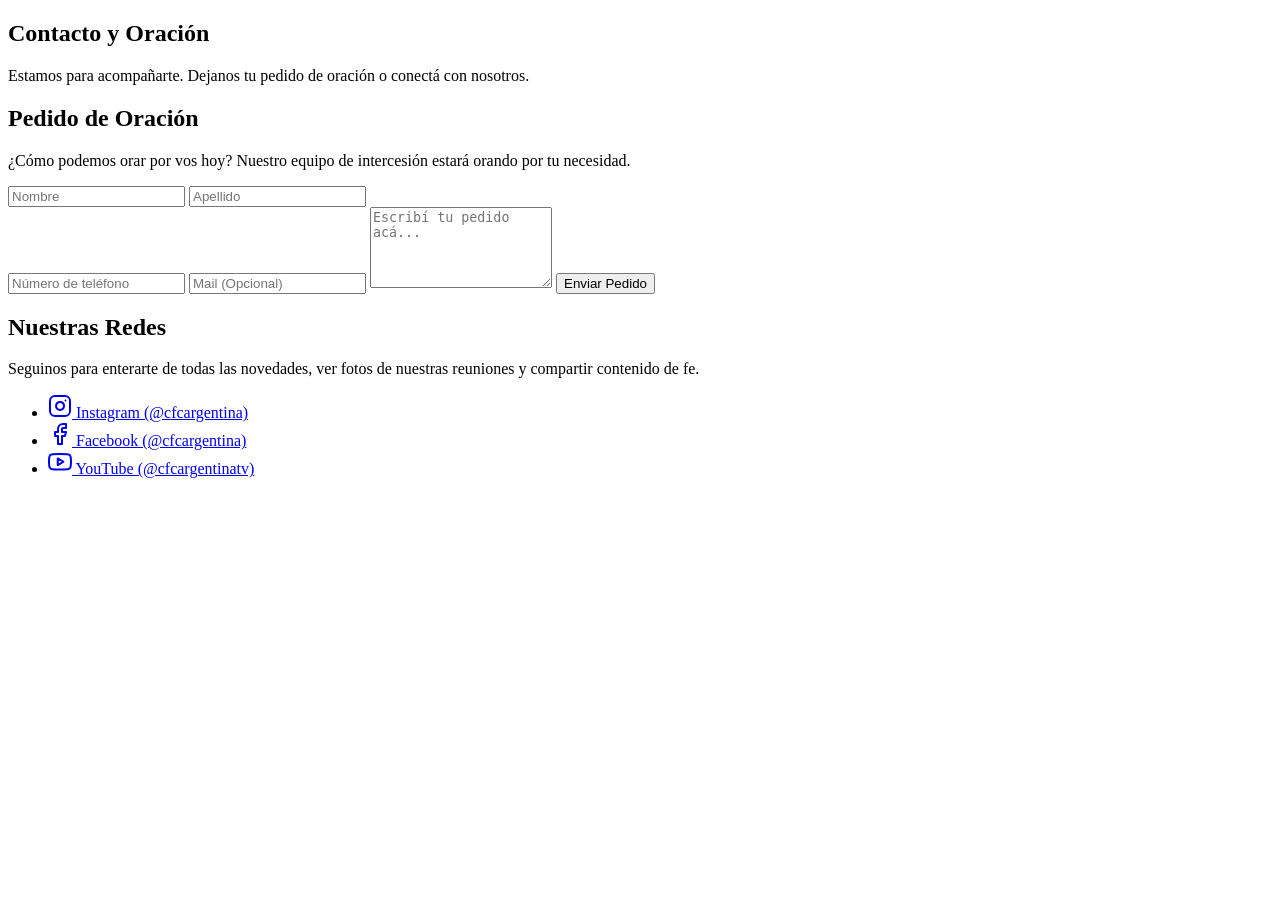
==== contacto.html @ f0fef035 "add security" ====
<!DOCTYPE html>
<html lang="es">
<head>
	<meta charset="UTF-8">
	<meta name="viewport" content="width=device-width, initial-scale=1.0">
	<title>CFC - Contacto</title>
	
	<link rel="icon" href="logo.png">
	<link rel="stylesheet" href="./style.css">
	<link href="https://fonts.googleapis.com/css2?family=DM+Sans:opsz,wght@9..40,400;9..40,500&family=Outfit:wght@400;700;900&display=swap" rel="stylesheet">
</head>
<body>

   <div id="menu-contenedor"></div>

		<section class="page-header fade-in" style="background-image: url('img/5.jpg');">
			<h1>Contacto y Oración</h1>
			<p>Estamos para acompañarte. Dejanos tu pedido de oración o conectá con nosotros.</p>
		</section>

	<section class="contacto-container fade-in delay">
		<div class="contacto-grid">
            
			<div class="formulario-box card-moderna">
				<h2>Pedido de Oración</h2>
				<p>¿Cómo podemos orar por vos hoy? Nuestro equipo de intercesión estará orando por tu necesidad.</p>

				<div id="oracion-exito" style="display:none; background:#dcfce7; border:1px solid #86efac; border-radius:10px; padding:14px 18px; color:#166534; font-size:0.95rem; margin-bottom:16px;">
					🙏 Tu pedido fue recibido. Estaremos orando por vos.
				</div>
				<div id="oracion-error" style="display:none; background:#fee2e2; border:1px solid #fca5a5; border-radius:10px; padding:14px 18px; color:#991b1b; font-size:0.95rem; margin-bottom:16px;">
					Hubo un error al enviar tu pedido. Por favor intentá de nuevo.
				</div>
                
				<form id="form-oracion">
					<div class="input-row">
						<input type="text" id="or-nombre" placeholder="Nombre" required>
						<input type="text" id="or-apellido" placeholder="Apellido">
					</div>
					<input type="tel" id="or-telefono" placeholder="Número de teléfono">
					<input type="email" id="or-email" placeholder="Mail (Opcional)">
					<textarea id="or-mensaje" rows="5" placeholder="Escribí tu pedido acá..." required></textarea>
					<!-- Honeypot anti-bot: debe quedar vacío, los bots lo completan -->
    				<input type="text" id="or-hp" name="_hp" style="display:none" tabindex="-1" autocomplete="off" value="">
                    
					<button type="submit" class="btn-submit" id="btn-oracion">Enviar Pedido</button>
				</form>

				<script>
				document.getElementById('form-oracion').addEventListener('submit', async function(e) {
					e.preventDefault();
					var btn = document.getElementById('btn-oracion');
					btn.disabled = true;
					btn.textContent = 'Enviando...';
					document.getElementById('oracion-exito').style.display = 'none';
					document.getElementById('oracion-error').style.display = 'none';
					try {
						var res = await fetch('https://crm.cfccasanova.com/api/oracion', {
							method: 'POST',
							headers: { 'Content-Type': 'application/json' },
							body: JSON.stringify({
								nombre: document.getElementById('or-nombre').value,
								apellido: document.getElementById('or-apellido').value,
								telefono: document.getElementById('or-telefono').value,
								email: document.getElementById('or-email').value,
								mensaje: document.getElementById('or-mensaje').value,
								church_slug: 'cfc',
								_hp: document.getElementById('or-hp').value
							})
						});
						if (res.ok) {
							document.getElementById('oracion-exito').style.display = 'block';
							document.getElementById('form-oracion').reset();
						} else {
							var errData = await res.json().catch(() => ({}));
							console.error('Error oracion:', errData);
							var errEl = document.getElementById('oracion-error');
							errEl.textContent = errData.error || 'Hubo un error al enviar tu pedido. Por favor intentá de nuevo.';
							errEl.style.display = 'block';
						}
					} catch(err) {
						document.getElementById('oracion-error').style.display = 'block';
					}
					btn.disabled = false;
					btn.textContent = 'Enviar Pedido';
				});
				</script>
			</div>

			<div class="redes-box card-moderna">
				<h2>Nuestras Redes</h2>
				<p>Seguinos para enterarte de todas las novedades, ver fotos de nuestras reuniones y compartir contenido de fe.</p>
                
				<ul class="redes-lista">
					<li>
						<a href="https://instagram.com/cfcargentina" target="_blank">
							<svg width="24" height="24" viewBox="0 0 24 24" fill="none" stroke="currentColor" stroke-width="2" stroke-linecap="round" stroke-linejoin="round"><rect x="2" y="2" width="20" height="20" rx="5" ry="5"></rect><path d="M16 11.37A4 4 0 1 1 12.63 8 4 4 0 0 1 16 11.37z"></path><line x1="17.5" y1="6.5" x2="17.51" y2="6.5"></line></svg>
							Instagram (@cfcargentina)
						</a>
					</li>
                    
					<li>
						<a href="https://facebook.com/cfcargentina" target="_blank">
							<svg width="24" height="24" viewBox="0 0 24 24" fill="none" stroke="currentColor" stroke-width="2" stroke-linecap="round" stroke-linejoin="round"><path d="M18 2h-3a5 5 0 0 0-5 5v3H7v4h3v8h4v-8h3l1-4h-4V7a1 1 0 0 1 1-1h3z"></path></svg>
							Facebook (@cfcargentina)
						</a>
					</li>
                    
					<li>
						<a href="https://youtube.com/@cfcargentinatv" target="_blank">
							<svg width="24" height="24" viewBox="0 0 24 24" fill="none" stroke="currentColor" stroke-width="2" stroke-linecap="round" stroke-linejoin="round"><path d="M22.54 6.42a2.78 2.78 0 0 0-1.94-2C18.88 4 12 4 12 4s-6.88 0-8.6.46a2.78 2.78 0 0 0-1.94 2A29 29 0 0 0 1 11.75a29 29 0 0 0 .46 5.33 2.78 2.78 0 0 0 1.94 2c1.72.46 8.6.46 8.6.46s6.88 0 8.6-.46a2.78 2.78 0 0 0 1.94-2 29 29 0 0 0 .46-5.33 29 29 0 0 0-.46-5.33z"></path><polygon points="9.75 15.02 15.5 11.75 9.75 8.48 9.75 15.02"></polygon></svg>
							YouTube (@cfcargentinatv)
						</a>
					</li>
				</ul>
			</div>

		</div>
	</section>

	<div id="footer-contenedor"></div>

	<script src="./componentes.js"></script>
</body>
</html>
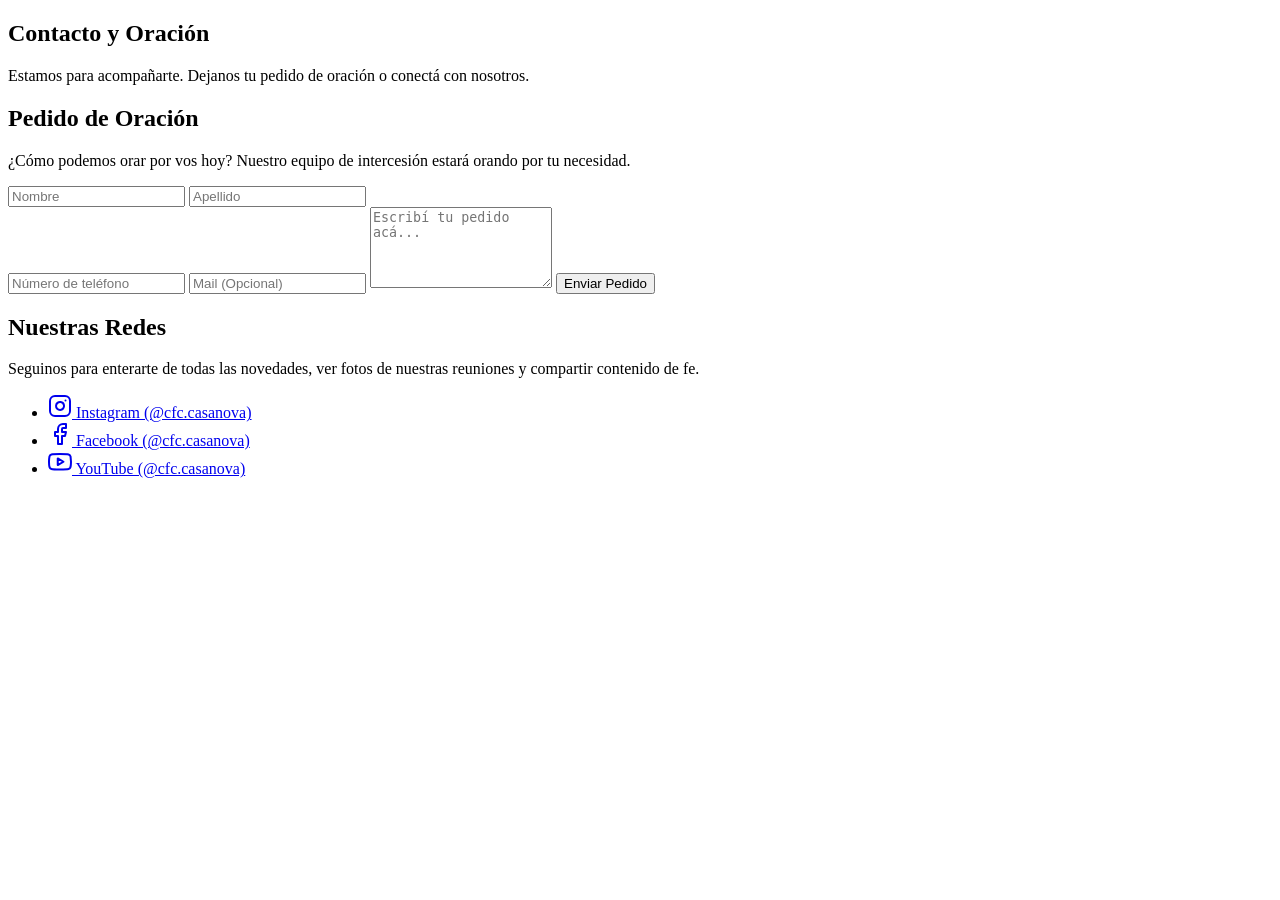
==== commit 325c2045: "Actualizacion de datos" ====
--- a/contacto.html
+++ b/contacto.html
@@ -93,23 +93,23 @@
                 
 				<ul class="redes-lista">
 					<li>
-						<a href="https://instagram.com/cfcargentina" target="_blank">
+						<a href="https://instagram.com/cfc.casanova" target="_blank">
 							<svg width="24" height="24" viewBox="0 0 24 24" fill="none" stroke="currentColor" stroke-width="2" stroke-linecap="round" stroke-linejoin="round"><rect x="2" y="2" width="20" height="20" rx="5" ry="5"></rect><path d="M16 11.37A4 4 0 1 1 12.63 8 4 4 0 0 1 16 11.37z"></path><line x1="17.5" y1="6.5" x2="17.51" y2="6.5"></line></svg>
-							Instagram (@cfcargentina)
+							Instagram (@cfc.casanova)
 						</a>
 					</li>
                     
 					<li>
-						<a href="https://facebook.com/cfcargentina" target="_blank">
+						<a href="https://facebook.com/cfc.casanova" target="_blank">
 							<svg width="24" height="24" viewBox="0 0 24 24" fill="none" stroke="currentColor" stroke-width="2" stroke-linecap="round" stroke-linejoin="round"><path d="M18 2h-3a5 5 0 0 0-5 5v3H7v4h3v8h4v-8h3l1-4h-4V7a1 1 0 0 1 1-1h3z"></path></svg>
-							Facebook (@cfcargentina)
+							Facebook (@cfc.casanova)
 						</a>
 					</li>
                     
 					<li>
-						<a href="https://youtube.com/@cfcargentinatv" target="_blank">
-							<svg width="24" height="24" viewBox="0 0 24 24" fill="none" stroke="currentColor" stroke-width="2" stroke-linecap="round" stroke-linejoin="round"><path d="M22.54 6.42a2.78 2.78 0 0 0-1.94-2C18.88 4 12 4 12 4s-6.88 0-8.6.46a2.78 2.78 0 0 0-1.94 2A29 29 0 0 0 1 11.75a29 29 0 0 0 .46 5.33 2.78 2.78 0 0 0 1.94 2c1.72.46 8.6.46 8.6.46s6.88 0 8.6-.46a2.78 2.78 0 0 0 1.94-2 29 29 0 0 0 .46-5.33 29 29 0 0 0-.46-5.33z"></path><polygon points="9.75 15.02 15.5 11.75 9.75 8.48 9.75 15.02"></polygon></svg>
-							YouTube (@cfcargentinatv)
+						<a href="https://youtube.com/@cfc.casanova" target="_blank">
+							<svg width="24" height="24" viewBox="0 0 24 24" fill="none" stroke="currentColor" stroke-width="2" stroke-linecap="round" stroke-linejoin="round"><path d="M22.54 6.42a2.78 2.78 0 0 0-1.94-2C18.88 4 12 4 12 4s-6.88 0-8.6.46a2.78 2.78 0 0 0-1.94 2A29 29 0 0 0 1 11.75a29 29 0 0 0 .46 5.33 2.78 2.78 0 0 0 1.94 2c1.72.46 8.6.46 8.6.46s6.88 0 8.6-.46a2.78 2.78 0 0 0 1.94-2 29 29 0 0 0 .46-5.33z"></path><polygon points="9.75 15.02 15.5 11.75 9.75 8.48 9.75 15.02"></polygon></svg>
+							YouTube (@cfc.casanova)
 						</a>
 					</li>
 				</ul>
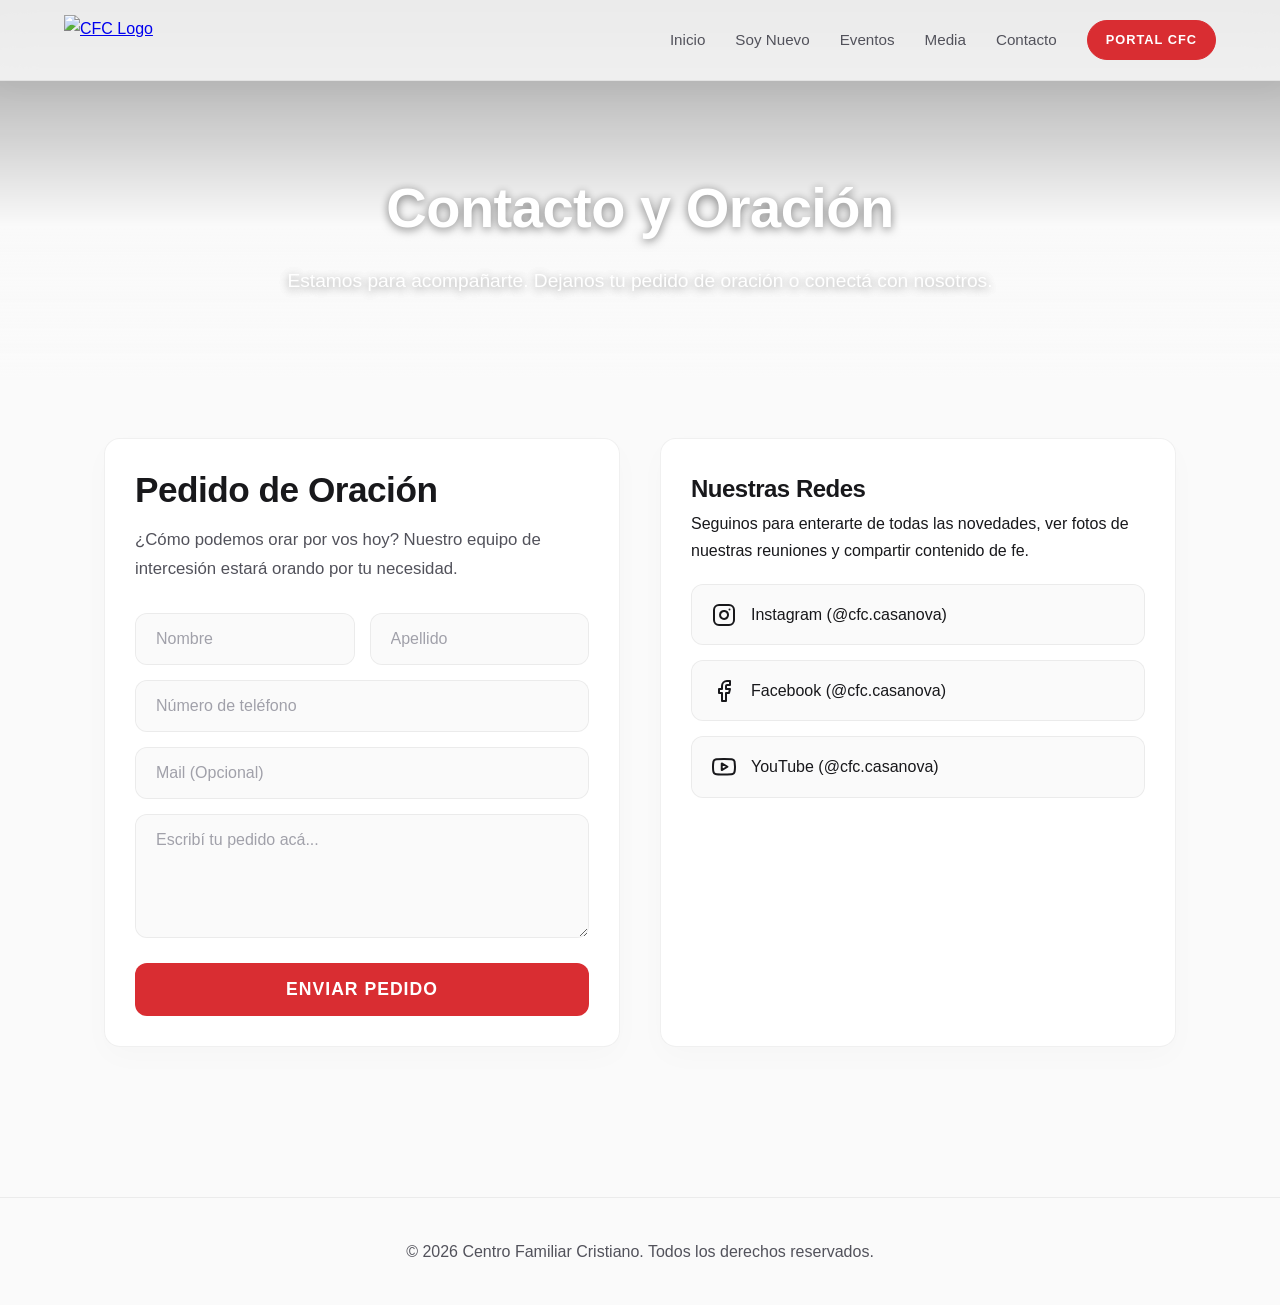
==== commit 53cb98da: "Mejora accesibilidad" ====
--- a/contacto.html
+++ b/contacto.html
@@ -13,6 +13,7 @@
 
    <div id="menu-contenedor"></div>
 
+	<main id="main-content">
 		<section class="page-header fade-in" style="background-image: url('img/5.jpg');">
 			<h1>Contacto y Oración</h1>
 			<p>Estamos para acompañarte. Dejanos tu pedido de oración o conectá con nosotros.</p>
@@ -34,11 +35,16 @@
                 
 				<form id="form-oracion">
 					<div class="input-row">
+						<label for="or-nombre" class="visually-hidden">Nombre</label>
 						<input type="text" id="or-nombre" placeholder="Nombre" required>
+						<label for="or-apellido" class="visually-hidden">Apellido</label>
 						<input type="text" id="or-apellido" placeholder="Apellido">
 					</div>
+					<label for="or-telefono" class="visually-hidden">Número de teléfono</label>
 					<input type="tel" id="or-telefono" placeholder="Número de teléfono">
+					<label for="or-email" class="visually-hidden">Mail (Opcional)</label>
 					<input type="email" id="or-email" placeholder="Mail (Opcional)">
+					<label for="or-mensaje" class="visually-hidden">Escribí tu pedido acá</label>
 					<textarea id="or-mensaje" rows="5" placeholder="Escribí tu pedido acá..." required></textarea>
 					<!-- Honeypot anti-bot: debe quedar vacío, los bots lo completan -->
     				<input type="text" id="or-hp" name="_hp" style="display:none" tabindex="-1" autocomplete="off" value="">
@@ -94,21 +100,21 @@
 				<ul class="redes-lista">
 					<li>
 						<a href="https://instagram.com/cfc.casanova" target="_blank">
-							<svg width="24" height="24" viewBox="0 0 24 24" fill="none" stroke="currentColor" stroke-width="2" stroke-linecap="round" stroke-linejoin="round"><rect x="2" y="2" width="20" height="20" rx="5" ry="5"></rect><path d="M16 11.37A4 4 0 1 1 12.63 8 4 4 0 0 1 16 11.37z"></path><line x1="17.5" y1="6.5" x2="17.51" y2="6.5"></line></svg>
+							<svg width="24" height="24" viewBox="0 0 24 24" fill="none" stroke="currentColor" stroke-width="2" stroke-linecap="round" stroke-linejoin="round" aria-hidden="true"><rect x="2" y="2" width="20" height="20" rx="5" ry="5"></rect><path d="M16 11.37A4 4 0 1 1 12.63 8 4 4 0 0 1 16 11.37z"></path><line x1="17.5" y1="6.5" x2="17.51" y2="6.5"></line></svg>
 							Instagram (@cfc.casanova)
 						</a>
 					</li>
                     
 					<li>
 						<a href="https://facebook.com/cfc.casanova" target="_blank">
-							<svg width="24" height="24" viewBox="0 0 24 24" fill="none" stroke="currentColor" stroke-width="2" stroke-linecap="round" stroke-linejoin="round"><path d="M18 2h-3a5 5 0 0 0-5 5v3H7v4h3v8h4v-8h3l1-4h-4V7a1 1 0 0 1 1-1h3z"></path></svg>
+							<svg width="24" height="24" viewBox="0 0 24 24" fill="none" stroke="currentColor" stroke-width="2" stroke-linecap="round" stroke-linejoin="round" aria-hidden="true"><path d="M18 2h-3a5 5 0 0 0-5 5v3H7v4h3v8h4v-8h3l1-4h-4V7a1 1 0 0 1 1-1h3z"></path></svg>
 							Facebook (@cfc.casanova)
 						</a>
 					</li>
                     
 					<li>
 						<a href="https://youtube.com/@cfc.casanova" target="_blank">
-							<svg width="24" height="24" viewBox="0 0 24 24" fill="none" stroke="currentColor" stroke-width="2" stroke-linecap="round" stroke-linejoin="round"><path d="M22.54 6.42a2.78 2.78 0 0 0-1.94-2C18.88 4 12 4 12 4s-6.88 0-8.6.46a2.78 2.78 0 0 0-1.94 2A29 29 0 0 0 1 11.75a29 29 0 0 0 .46 5.33 2.78 2.78 0 0 0 1.94 2c1.72.46 8.6.46 8.6.46s6.88 0 8.6-.46a2.78 2.78 0 0 0 1.94-2 29 29 0 0 0 .46-5.33z"></path><polygon points="9.75 15.02 15.5 11.75 9.75 8.48 9.75 15.02"></polygon></svg>
+							<svg width="24" height="24" viewBox="0 0 24 24" fill="none" stroke="currentColor" stroke-width="2" stroke-linecap="round" stroke-linejoin="round" aria-hidden="true"><path d="M22.54 6.42a2.78 2.78 0 0 0-1.94-2C18.88 4 12 4 12 4s-6.88 0-8.6.46a2.78 2.78 0 0 0-1.94 2A29 29 0 0 0 1 11.75a29 29 0 0 0 .46 5.33 2.78 2.78 0 0 0 1.94 2c1.72.46 8.6.46 8.6.46s6.88 0 8.6-.46a2.78 2.78 0 0 0 1.94-2 29 29 0 0 0 .46-5.33z"></path><polygon points="9.75 15.02 15.5 11.75 9.75 8.48 9.75 15.02"></polygon></svg>
 							YouTube (@cfc.casanova)
 						</a>
 					</li>
@@ -118,6 +124,8 @@
 		</div>
 	</section>
 
+	</main>
+
 	<div id="footer-contenedor"></div>
 
 	<script src="./componentes.js"></script>
--- a/style.css
+++ b/style.css
@@ -0,0 +1,1023 @@
+/* =========================================
+   1. VARIABLES Y BASE (Modo Claro Elegante)
+   ========================================= */
+:root {
+    --rojo-marca: #ed3237;
+    --rojo-ui: #d92d32;
+    --fondo-claro: #fafafa;
+    --fondo-secundario: rgba(255, 255, 255, 0.85);
+    --borde-tarjeta: rgba(0, 0, 0, 0.06);
+    --texto-principal: #18181b;
+    --texto-secundario: #52525b;
+    --blanco: #ffffff;
+    --curva-suave: cubic-bezier(0.25, 1, 0.5, 1);
+}
+
+* {
+    margin: 0;
+    padding: 0;
+    box-sizing: border-box;
+}
+
+body {
+    font-family: 'DM Sans', sans-serif;
+    background-color: var(--fondo-claro);
+    color: var(--texto-principal);
+    line-height: 1.7;
+    overflow-x: hidden;
+}
+
+h1, h2, h3 {
+    font-family: 'Outfit', sans-serif;
+    letter-spacing: -0.5px;
+    color: var(--texto-principal);
+}
+
+/* =========================================
+   2. ANIMACIONES SOFT
+   ========================================= */
+.fade-in {
+    opacity: 0;
+    transform: translateY(20px);
+    animation: fadeInUp 1s var(--curva-suave) forwards;
+}
+
+.delay {
+    animation-delay: 0.3s;
+}
+
+@keyframes fadeInUp {
+    to {
+        opacity: 1;
+        transform: translateY(0);
+    }
+}
+
+/* =========================================
+   3. NAVEGACIÓN (Glassmorphism Claro)
+   ========================================= */
+.navbar {
+    display: flex;
+    justify-content: space-between;
+    align-items: center;
+    padding: 15px 5%;
+    background: rgba(250, 250, 250, 0.85);
+    backdrop-filter: blur(16px);
+    -webkit-backdrop-filter: blur(16px);
+    border-bottom: 1px solid var(--borde-tarjeta);
+    position: fixed;
+    width: 100%;
+    top: 0;
+    z-index: 1000;
+    transition: all 0.3s ease;
+    box-shadow: 0 4px 30px rgba(0, 0, 0, 0.03);
+}
+
+.logo-img {
+    height: 50px;
+}
+
+.nav-links {
+    list-style: none;
+    display: flex;
+    gap: 30px;
+}
+
+/* CÓDIGO NUEVO PARA REEMPLAZAR EL ANTERIOR */
+.nav-links {
+    list-style: none;
+    display: flex;
+    gap: 30px;
+    align-items: center; /* Centra el botón con el texto */
+}
+
+/* Solo afecta a los links que NO son el botón (.btn-cta) */
+.nav-links a:not(.btn-cta) {
+    color: var(--texto-secundario);
+    text-decoration: none;
+    font-weight: 500;
+    font-size: 0.95rem;
+    transition: color 0.3s ease;
+    padding-bottom: 5px;
+    position: relative;
+}
+
+/* La rayita roja solo para los links comunes */
+.nav-links a:not(.btn-cta)::after {
+    content: '';
+    position: absolute;
+    width: 0;
+    height: 2px;
+    bottom: 0;
+    left: 0;
+    background-color: var(--rojo-ui);
+    transition: width 0.3s var(--curva-suave);
+}
+
+.nav-links a:not(.btn-cta):hover::after {
+    width: 100%;
+}
+
+.nav-links a:not(.btn-cta):hover {
+    color: var(--texto-principal);
+}
+
+/* =========================================
+   4. BOTONES (Call to Action)
+   ========================================= */
+.btn-cta {
+    display: inline-block;
+    background: var(--rojo-ui);
+    color: var(--blanco);
+    padding: 14px 32px;
+    text-decoration: none;
+    font-family: 'Outfit', sans-serif;
+    font-weight: 700;
+    font-size: 1.05rem;
+    border-radius: 50px;
+    text-transform: uppercase;
+    letter-spacing: 1.5px;
+    transition: all 0.4s var(--curva-suave);
+    border: 1px solid var(--rojo-ui);
+}
+
+.btn-cta:hover {
+    background: transparent;
+    color: var(--rojo-ui);
+    transform: translateY(-3px);
+    box-shadow: 0 10px 20px rgba(217, 45, 50, 0.15);
+}
+
+/* =========================================
+   5. HEADER / HERO (Inicio y Páginas)
+   ========================================= */
+.hero {
+    height: 100vh;
+    /* CAMBIAMOS LA URL DE UNSPLASH POR TU FOTO LOCAL */
+    background: url('img/3.jpg') no-repeat center center/cover;
+    position: relative;
+    display: flex;
+    align-items: center;
+    justify-content: center;
+    text-align: center;
+    padding-top: 80px;
+}
+
+.hero-overlay {
+    position: absolute;
+    top: 0;
+    left: 0;
+    width: 100%;
+    height: 100%;
+    /* Ajustamos el degradado para que se funda perfectamente con el fondo */
+    background: linear-gradient(to bottom, 
+        rgba(0, 0, 0, 0.3) 0%,           /* Arriba: Un poco oscuro para que se lea el menú */
+        rgba(250, 250, 250, 0) 70%,      /* Medio: Totalmente transparente para que la foto brille */
+        rgba(250, 250, 250, 1) 100%);    /* Abajo: 100% sólido del color de tu fondo para ocultar el corte */
+}
+
+.hero-content {
+    position: relative;
+    z-index: 10;
+    max-width: 900px; /* Aumentamos de 800 a 900 para dar más aire */
+    padding: 0 20px;
+}
+
+.subtitle {
+    font-size: 1.2rem;
+    color: var(--rojo-ui);
+    font-weight: 700;
+    text-transform: uppercase;
+    letter-spacing: 3px;
+    margin-bottom: 10px;
+    text-shadow: 0 2px 4px rgba(0,0,0,0.3);
+}
+
+.main-title {
+    font-size: 4.5rem;
+    font-weight: 900;
+    line-height: 1.1;
+    margin-bottom: 20px;
+    color: var(--blanco); 
+}
+
+.slogan {
+    font-size: 1.5rem;
+    font-family: 'Outfit', sans-serif;
+    color: var(--blanco); /* Cambiado de var(--texto-principal) a var(--blanco) */
+    font-style: italic;
+    text-shadow: 0 2px 4px rgba(0,0,0,0.3); /* Agregamos sombra para legibilidad */
+}
+
+/* =========================================
+   REEMPLAZO PARA .page-header (Páginas Internas)
+   ========================================= */
+.page-header {
+    position: relative;
+    padding: 160px 5% 80px; /* Altura controlada: no ocupa toda la pantalla */
+    text-align: center;
+    background-size: cover;
+    background-position: center;
+    background-repeat: no-repeat;
+    overflow: hidden;
+}
+
+/* El mismo degradado del Index aplicado a todas las cabeceras */
+.page-header::before {
+    content: '';
+    position: absolute;
+    top: 0;
+    left: 0;
+    width: 100%;
+    height: 100%;
+    background: linear-gradient(to bottom, 
+        rgba(0, 0, 0, 0.4) 0%,           /* Oscuro arriba para leer el menú */
+        rgba(250, 250, 250, 0) 60%,      /* Transparente al medio para ver la foto */
+        rgba(250, 250, 250, 1) 100%);    /* Fundido al blanco abajo */
+    z-index: 1;
+}
+
+/* Forzamos que el título y descripción sean blancos y estén sobre el degradado */
+.page-header h1, 
+.page-header p {
+    position: relative;
+    z-index: 2;
+    color: var(--blanco) !important;
+    text-shadow: 0 2px 10px rgba(0,0,0,0.5);
+}
+
+.page-header h1 {
+    font-size: 3.5rem;
+    margin-bottom: 10px;
+}
+
+.page-header p {
+    font-size: 1.2rem;
+    opacity: 0.9;
+}
+
+/* =========================================
+   6. QUIÉNES SOMOS 
+   ========================================= */
+.quienes-somos {
+    padding: 100px 5%;
+    max-width: 1200px;
+    margin: 0 auto;
+}
+
+.somos-grid {
+    display: grid;
+    grid-template-columns: 1fr 1fr;
+    gap: 60px;
+    align-items: center;
+}
+
+.somos-texto h2 {
+    font-size: 2.8rem;
+    color: var(--texto-principal);
+    margin-bottom: 25px;
+    line-height: 1.2;
+}
+
+.somos-texto p {
+    font-size: 1.1rem;
+    color: var(--texto-secundario);
+    margin-bottom: 20px;
+}
+
+.somos-destacado {
+    font-size: 1.3rem !important;
+    color: var(--texto-principal) !important;
+    font-weight: 500;
+    border-left: 3px solid var(--rojo-ui);
+    padding-left: 20px;
+    margin-top: 30px;
+    background: rgba(237, 50, 55, 0.03);
+    padding: 15px 20px;
+    border-radius: 0 10px 10px 0;
+}
+
+/* Contenedor que agrupa el cartel y el video */
+.video-columna {
+    display: flex;
+    flex-direction: column;
+    align-items: flex-start;
+    width: 100%;
+}
+
+.somos-imagen {
+    position: relative;
+    border-radius: 20px;
+    overflow: hidden;
+    box-shadow: 0 20px 40px rgba(0,0,0,0.1);
+    aspect-ratio: 16 / 9;
+    background-color: #000;
+    width: 100%;
+}
+
+.somos-imagen iframe {
+    position: absolute;
+    top: 0;
+    left: 0;
+    width: 100%;
+    height: 100%;
+    border: none;
+}
+
+/* =========================================
+   7. UTILIDADES GLOBALES (Tarjetas modernas)
+   ========================================= */
+.card-moderna {
+    background: var(--fondo-secundario);
+    border: 1px solid var(--borde-tarjeta);
+    border-radius: 16px;
+    padding: 30px;
+    backdrop-filter: blur(10px);
+    -webkit-backdrop-filter: blur(10px);
+    transition: transform 0.4s var(--curva-suave), box-shadow 0.4s var(--curva-suave);
+    box-shadow: 0 10px 30px rgba(0, 0, 0, 0.02);
+}
+
+.card-moderna:hover {
+    transform: translateY(-8px);
+    box-shadow: 0 15px 35px rgba(0, 0, 0, 0.08);
+    border-color: rgba(0,0,0,0.1);
+}
+
+.menu-toggle {
+    display: none;
+    cursor: pointer;
+    color: var(--texto-principal);
+    align-items: center;
+}
+
+/* =========================================
+   8. FORMULARIOS Y PÁGINAS INTERNAS
+   ========================================= */
+.soy-nuevo, .contacto-container {
+    padding: 60px 5% 100px;
+    max-width: 1200px;
+    margin: 0 auto;
+}
+
+.nuevo-grid, .contacto-grid {
+    display: grid;
+    grid-template-columns: 1fr 1fr;
+    gap: 40px;
+    align-items: stretch;
+}
+
+.formulario-box h2, .mapa-container h3 {
+    font-size: 2.2rem;
+    margin-bottom: 15px;
+    color: var(--texto-principal);
+    line-height: 1.2;
+}
+
+.formulario-box p {
+    color: var(--texto-secundario);
+    margin-bottom: 30px;
+    font-size: 1.05rem;
+}
+
+form {
+    display: flex;
+    flex-direction: column;
+    gap: 15px;
+}
+
+input, textarea, select {
+    width: 100%;
+    padding: 16px 20px;
+    border-radius: 12px;
+    border: 1px solid var(--borde-tarjeta);
+    background: rgba(0, 0, 0, 0.02);
+    color: var(--texto-principal);
+    font-family: 'DM Sans', sans-serif;
+    font-size: 1rem;
+    transition: all 0.3s var(--curva-suave);
+    outline: none;
+}
+
+/* Diseño exclusivo para el SELECT */
+select {
+    appearance: none;
+    -webkit-appearance: none;
+    -moz-appearance: none;
+    background-image: url("data:image/svg+xml;charset=UTF-8,%3csvg xmlns='http://www.w3.org/2000/svg' viewBox='0 0 24 24' fill='none' stroke='%23a1a1aa' stroke-width='2' stroke-linecap='round' stroke-linejoin='round'%3e%3cpolyline points='6 9 12 15 18 9'%3e%3c/polyline%3e%3c/svg%3e");
+    background-repeat: no-repeat;
+    background-position: right 20px center;
+    background-size: 16px;
+    cursor: pointer;
+}
+
+select:invalid {
+    color: #a1a1aa;
+}
+
+select option {
+    color: var(--texto-principal);
+}
+
+input::placeholder, textarea::placeholder {
+    color: #a1a1aa;
+}
+
+input:focus, textarea:focus, select:focus {
+    background: var(--blanco);
+    border-color: var(--rojo-ui);
+    box-shadow: 0 0 0 4px rgba(217, 45, 50, 0.08);
+}
+
+.btn-submit {
+    background: var(--rojo-ui);
+    color: var(--blanco);
+    padding: 16px;
+    border: none;
+    border-radius: 12px;
+    font-family: 'Outfit', sans-serif;
+    font-weight: 700;
+    font-size: 1.1rem;
+    cursor: pointer;
+    transition: all 0.3s var(--curva-suave);
+    text-transform: uppercase;
+    letter-spacing: 1px;
+    margin-top: 10px;
+}
+
+.btn-submit:hover {
+    background: var(--rojo-marca);
+    transform: translateY(-3px);
+    box-shadow: 0 10px 20px rgba(217, 45, 50, 0.2);
+}
+
+.mapa-container {
+    grid-column: span 2; /* MAGIA: Ocupa todo el ancho inferior */
+    margin-top: 40px;
+}
+
+.mapa-responsive {
+    height: 450px; /* Aumentado para que sea más imponente */
+    border-radius: 24px;
+}
+
+.mapa-responsive iframe {
+    width: 100%;
+    height: 100%;
+    border: none;
+    display: block;
+}
+
+/* --- TARJETA DE HORARIOS (PC y Móvil) --- */
+.nuevo-horarios {
+    grid-column: 1 / -1;
+    background-color: var(--rojo-ui);
+    color: var(--blanco);
+    padding: 25px; /* Reducido para ser más compacto */
+    border-radius: 20px; /* Bordes un poco más suaves */
+    text-align: center;
+    box-shadow: 0 15px 35px rgba(217, 45, 50, 0.15);
+    margin-top: 30px; /* Reducido para que pegue mejor con el texto */
+    width: 100%;
+    transition: transform 0.3s var(--curva-suave);
+}
+
+.nuevo-horarios:hover {
+    transform: translateY(-5px);
+}
+
+.nuevo-horarios h3 {
+    color: var(--blanco);
+    margin-bottom: 15px; /* Menos espacio de separación */
+    font-size: 1.5rem; /* Letra un poco más chica */
+    letter-spacing: 1px;
+}
+
+.nuevo-horarios ul {
+    list-style: none;
+    padding: 0;
+    max-width: 500px; 
+    margin: 0 auto;
+}
+
+.nuevo-horarios li {
+    display: flex;
+    justify-content: space-between;
+    padding: 10px 0; /* Renglones más juntitos */
+    border-bottom: 1px solid rgba(255, 255, 255, 0.15);
+}
+
+.nuevo-horarios li:last-child {
+    border-bottom: none;
+}
+
+.nuevo-horarios .dia {
+    font-weight: 700;
+    text-transform: uppercase;
+    font-size: 0.9rem;
+    letter-spacing: 1px;
+}
+
+.nuevo-horarios .hora {
+    font-weight: 400;
+    opacity: 0.95;
+}
+
+/* =========================================
+   9. PÁGINA DE EVENTOS (Estilo Elevation Church)
+   ========================================= */
+.eventos-container {
+    padding: 60px 5% 100px;
+    max-width: 1200px; /* Ampliamos para que entren 3 tarjetas por fila en PC */
+    margin: 0 auto;
+}
+
+.titulo-seccion-eventos {
+    font-size: 2.5rem;
+    color: var(--texto-principal);
+    text-align: center;
+    margin-bottom: 40px;
+}
+
+.grilla-eventos {
+    display: grid;
+    /* Esto hace que automáticamente se acomoden en 1, 2 o 3 columnas según la pantalla */
+    grid-template-columns: repeat(auto-fill, minmax(320px, 1fr));
+    gap: 30px;
+}
+
+.evento-card-elevation {
+    background: var(--fondo-secundario);
+    border: 1px solid var(--borde-tarjeta);
+    border-radius: 16px;
+    overflow: hidden;
+    box-shadow: 0 10px 30px rgba(0, 0, 0, 0.02);
+    transition: transform 0.4s var(--curva-suave), box-shadow 0.4s var(--curva-suave);
+    display: flex;
+    flex-direction: column;
+}
+
+.evento-card-elevation:hover {
+    transform: translateY(-8px);
+    box-shadow: 0 15px 35px rgba(0, 0, 0, 0.08);
+}
+
+.evento-imagen-wrapper {
+    position: relative;
+    width: 100%;
+    /* Formato horizontal estándar para que todas se vean iguales */
+    aspect-ratio: 16 / 9; 
+    background-color: rgba(0,0,0,0.03); 
+}
+
+.evento-imagen-wrapper img {
+    width: 100%;
+    height: 100%;
+    object-fit: cover;
+}
+
+.evento-cuerpo {
+    padding: 25px;
+    display: flex;
+    flex-direction: column;
+    flex-grow: 1; /* Permite que el botón siempre quede abajo si los títulos varían en largo */
+}
+
+.evento-meta {
+    display: flex;
+    flex-direction: column;
+    margin-bottom: 12px;
+}
+
+.evento-fecha-destacada {
+    font-size: 0.95rem;
+    font-weight: 800;
+    color: var(--rojo-ui);
+    text-transform: uppercase;
+    letter-spacing: 1px;
+    margin-bottom: 4px;
+}
+
+.evento-hora-lugar {
+    font-size: 0.9rem;
+    color: var(--texto-secundario);
+    font-weight: 500;
+}
+
+.evento-titulo-elevation {
+    font-size: 1.5rem;
+    color: var(--texto-principal);
+    margin-bottom: 25px;
+    font-family: 'Outfit', sans-serif;
+    line-height: 1.2;
+}
+
+/* Botón fantasma (Outline) para no recargar de color sólido toda la grilla */
+.btn-evento-outline {
+    margin-top: auto; 
+    display: block;
+    text-align: center;
+    background: transparent;
+    color: var(--texto-principal);
+    padding: 12px 0;
+    border: 1px solid var(--borde-tarjeta);
+    border-radius: 50px;
+    font-family: 'Outfit', sans-serif;
+    font-weight: 700;
+    font-size: 0.95rem;
+    text-transform: uppercase;
+    letter-spacing: 1px;
+    text-decoration: none;
+    transition: all 0.3s var(--curva-suave);
+}
+
+.btn-evento-outline:hover {
+    border-color: var(--rojo-ui);
+    color: var(--rojo-ui);
+    background: rgba(237, 50, 55, 0.03);
+}
+/* =========================================
+   10. PÁGINA MEDIA (Galería de Videos)
+   ========================================= */
+.media-section {
+    padding: 60px 5% 100px;
+    max-width: 1200px;
+    margin: 0 auto;
+}
+
+.video-grid {
+    display: grid;
+    grid-template-columns: repeat(auto-fit, minmax(320px, 1fr));
+    gap: 40px;
+    margin-bottom: 50px;
+}
+
+.video-card {
+    background: var(--fondo-secundario);
+    border: 1px solid var(--borde-tarjeta);
+    border-radius: 20px;
+    overflow: hidden;
+    box-shadow: 0 10px 30px rgba(0, 0, 0, 0.03);
+    transition: transform 0.4s var(--curva-suave), box-shadow 0.4s var(--curva-suave);
+}
+
+.video-card:hover {
+    transform: translateY(-8px);
+    box-shadow: 0 20px 40px rgba(0, 0, 0, 0.08);
+    border-color: rgba(0, 0, 0, 0.1);
+}
+
+.video-responsive {
+    position: relative;
+    width: 100%;
+    aspect-ratio: 16 / 9;
+    background-color: #000;
+}
+
+.video-responsive iframe {
+    position: absolute;
+    top: 0;
+    left: 0;
+    width: 100%;
+    height: 100%;
+    border: none;
+}
+
+/* =========================================
+   11. PÁGINA CONTACTO (Redes Sociales)
+   ========================================= */
+.redes-lista {
+    list-style: none;
+    display: flex;
+    flex-direction: column;
+    gap: 15px;
+    margin-top: 20px;
+}
+
+.redes-lista a {
+    display: flex;
+    align-items: center;
+    gap: 15px;
+    padding: 16px 20px;
+    background: rgba(0,0,0,0.02);
+    border: 1px solid var(--borde-tarjeta);
+    border-radius: 12px;
+    color: var(--texto-principal);
+    text-decoration: none;
+    font-weight: 500;
+    transition: all 0.3s var(--curva-suave);
+}
+
+.redes-lista a:hover {
+    background: var(--blanco);
+    border-color: var(--rojo-ui);
+    transform: translateX(8px);
+    box-shadow: 0 5px 15px rgba(217, 45, 50, 0.08);
+    color: var(--rojo-ui);
+}
+
+.input-row {
+    display: grid;
+    grid-template-columns: 1fr 1fr;
+    gap: 15px;
+}
+
+/* =========================================
+   12. CLASES DE UTILIDAD Y COMPONENTES
+   ========================================= */
+.footer-principal {
+    text-align: center;
+    padding: 40px;
+    border-top: 1px solid var(--borde-tarjeta);
+    color: var(--texto-secundario);
+    margin-top: 50px;
+}
+
+.visually-hidden {
+    position: absolute;
+    width: 1px;
+    height: 1px;
+    padding: 0;
+    margin: -1px;
+    overflow: hidden;
+    clip: rect(0, 0, 0, 0);
+    white-space: nowrap;
+    border: 0;
+}
+
+.skip-link {
+    position: absolute;
+    top: -100%;
+    left: 16px;
+    background: var(--rojo-ui);
+    color: var(--blanco);
+    padding: 12px 20px;
+    z-index: 10000;
+    border-radius: 0 0 8px 8px;
+    font-family: 'Outfit', sans-serif;
+    font-weight: 700;
+    font-size: 0.95rem;
+    text-decoration: none;
+    transition: top 0.2s ease;
+}
+
+.skip-link:focus {
+    top: 0;
+}
+
+.v-mobile { display: none; }
+
+.mt-40 { margin-top: 40px; }
+.mt-60 { margin-top: 60px; }
+.mb-15 { margin-bottom: 15px; }
+.mb-20 { margin-bottom: 20px; }
+.p-30 { padding: 30px; }
+.w-100 { width: 100%; }
+.text-center { text-align: center; }
+
+/* Estilo del cartel fuera del video */
+.video-tag {
+    display: inline-flex;
+    align-items: center;
+    gap: 8px;
+    background-color: var(--rojo-ui);
+    color: var(--blanco);
+    padding: 6px 14px;
+    border-radius: 8px;
+    font-family: 'Outfit', sans-serif;
+    font-size: 0.75rem;
+    font-weight: 700;
+    text-transform: uppercase;
+    letter-spacing: 1px;
+    margin-bottom: 12px;
+    box-shadow: 0 4px 10px rgba(0,0,0,0.05);
+}
+
+.video-tag::before {
+    content: '';
+    width: 8px;
+    height: 8px;
+    background-color: var(--blanco);
+    border-radius: 50%;
+    display: inline-block;
+    animation: pulso-live 1.5s infinite;
+}
+
+@keyframes pulso-live {
+    0% { transform: scale(1); opacity: 1; }
+    50% { transform: scale(1.4); opacity: 0.5; }
+    100% { transform: scale(1); opacity: 1; }
+}
+
+/* =========================================
+   13. GALERÍA DE IMÁGENES (Carrusel)
+   ========================================= */
+.galeria-section {
+    padding: 20px 5% 60px;
+    max-width: 1000px;
+    margin: 0 auto;
+}
+
+.carrusel-container {
+    position: relative;
+    width: 100%;
+    height: 500px;
+    border-radius: 20px;
+    overflow: hidden;
+    box-shadow: 0 20px 40px rgba(0,0,0,0.1);
+    background-color: var(--fondo-secundario);
+}
+
+.carrusel-slide {
+    position: absolute;
+    top: 0;
+    left: 0;
+    width: 100%;
+    height: 100%;
+    opacity: 0;
+    transition: opacity 0.6s var(--curva-suave);
+    display: flex;
+    align-items: center;
+    justify-content: center;
+}
+
+.carrusel-slide.active {
+    opacity: 1;
+    z-index: 1;
+}
+
+.carrusel-slide img {
+    width: 100%;
+    height: 100%;
+    object-fit: cover;
+}
+
+.carrusel-btn {
+    position: absolute;
+    top: 50%;
+    transform: translateY(-50%);
+    background: rgba(255, 255, 255, 0.9);
+    color: var(--rojo-ui);
+    border: none;
+    width: 50px;
+    height: 50px;
+    border-radius: 50%;
+    cursor: pointer;
+    z-index: 10;
+    transition: all 0.3s var(--curva-suave);
+    display: flex;
+    align-items: center;
+    justify-content: center;
+    box-shadow: 0 4px 10px rgba(0,0,0,0.1);
+}
+
+.carrusel-btn:hover {
+    background: var(--rojo-ui);
+    color: var(--blanco);
+    transform: translateY(-50%) scale(1.1);
+}
+
+.carrusel-btn.prev { left: 20px; }
+.carrusel-btn.next { right: 20px; }
+
+/* =========================================
+   14. AJUSTES PARA CELULARES (RESPONSIVE)
+   ========================================= */
+@media (max-width: 768px) {
+    /* Activa los saltos de línea para que quede una palabra por debajo de la otra */
+    .v-mobile { display: block; }
+
+    .main-title { font-size: 3rem; }
+    
+    .somos-grid {
+        display: flex;
+        flex-direction: column;
+        gap: 40px;
+    }
+    
+    /* Movemos TODA la columna (cartel + video) arriba */
+    .video-columna {
+        order: -1; 
+        display: flex;
+        flex-direction: column;
+        align-items: flex-start;
+    }
+
+    /* Ajustes para las grillas de páginas internas */
+    .nuevo-grid, .contacto-grid {
+        display: flex;
+        flex-direction: column;
+        gap: 40px;
+    }
+
+    /* TRUCO: Eliminamos los "contenedores padre" en celular para reordenar los hijos */
+    .columna-info, .columna-accion {
+        display: contents; 
+    }
+
+    /* Asignamos el orden exacto para la página SOY NUEVO y CONTACTO */
+    .formulario-box { 
+        order: 1; 
+        padding: 0 !important; /* Quita el relleno interno en celulares para igualar el ancho del texto */
+    }
+    .redes-box      { order: 2; }
+    .nuevo-info     { order: 2; }
+    .nuevo-horarios { order: 3; }
+    .mapa-container { order: 4; }
+
+    /* Quitamos el order de aquí para que no tape al cartel */
+    .somos-imagen {
+        order: 0; 
+        margin-bottom: 0;
+    }
+    
+    .somos-texto {
+        order: 1;
+    }
+
+    .input-row {
+        grid-template-columns: 1fr;
+    }
+
+    .evento-card {
+        flex-direction: column;
+        text-align: center;
+        gap: 15px;
+        padding: 25px 20px;
+    }
+    
+    .evento-fecha {
+        width: 100%;
+        height: auto;
+        padding: 15px 0;
+    }
+
+    .menu-toggle {
+        display: flex;
+    }
+    
+   .nav-links {
+        display: flex; 
+        flex-direction: column;
+        width: 100%;
+        background-color: var(--fondo-claro);
+        position: absolute;
+        top: 80px;
+        left: 0;
+        text-align: center;
+        padding: 20px 0;
+        box-shadow: 0 10px 15px -3px rgba(0,0,0,0.1);
+        z-index: 1000;
+        
+        /* ANIMACIÓN DEL MENÚ */
+        opacity: 0;
+        visibility: hidden;
+        transform: translateY(-20px);
+        transition: all 0.4s var(--curva-suave);
+    }
+    
+    .nav-links li {
+        margin: 15px 0;
+    }
+    
+    .nav-links.active {
+        opacity: 1;
+        visibility: visible;
+        transform: translateY(0);
+    }
+
+    .carrusel-container { height: 300px; }
+    .carrusel-btn { width: 40px; height: 40px; }
+}
+
+/* Fix hero: fondo oscuro de respaldo si la imagen no carga */
+.hero {
+    background-color: #1a1a2e;
+}
+
+/* =========================================
+   15. AJUSTES DEL BOTÓN EN NAVBAR Y CELULAR
+   ========================================= */
+/* Tamaño reducido para el botón en la barra de la compu */
+.nav-links .btn-cta {
+    padding: 8px 18px;
+    font-size: 0.8rem;
+    letter-spacing: 1px;
+}
+
+@media (max-width: 768px) {
+    /* Separamos el botón de los textos para que respire */
+    .btn-mobile-item {
+        margin-top: 20px;
+        margin-bottom: 20px;
+    }
+    
+    /* Centramos el botón en el menú desplegable del celular */
+    .nav-links .btn-cta {
+        display: inline-block;
+        padding: 12px 28px;
+        font-size: 0.9rem;
+        width: fit-content;
+        margin: 0 auto;
+    }
+}
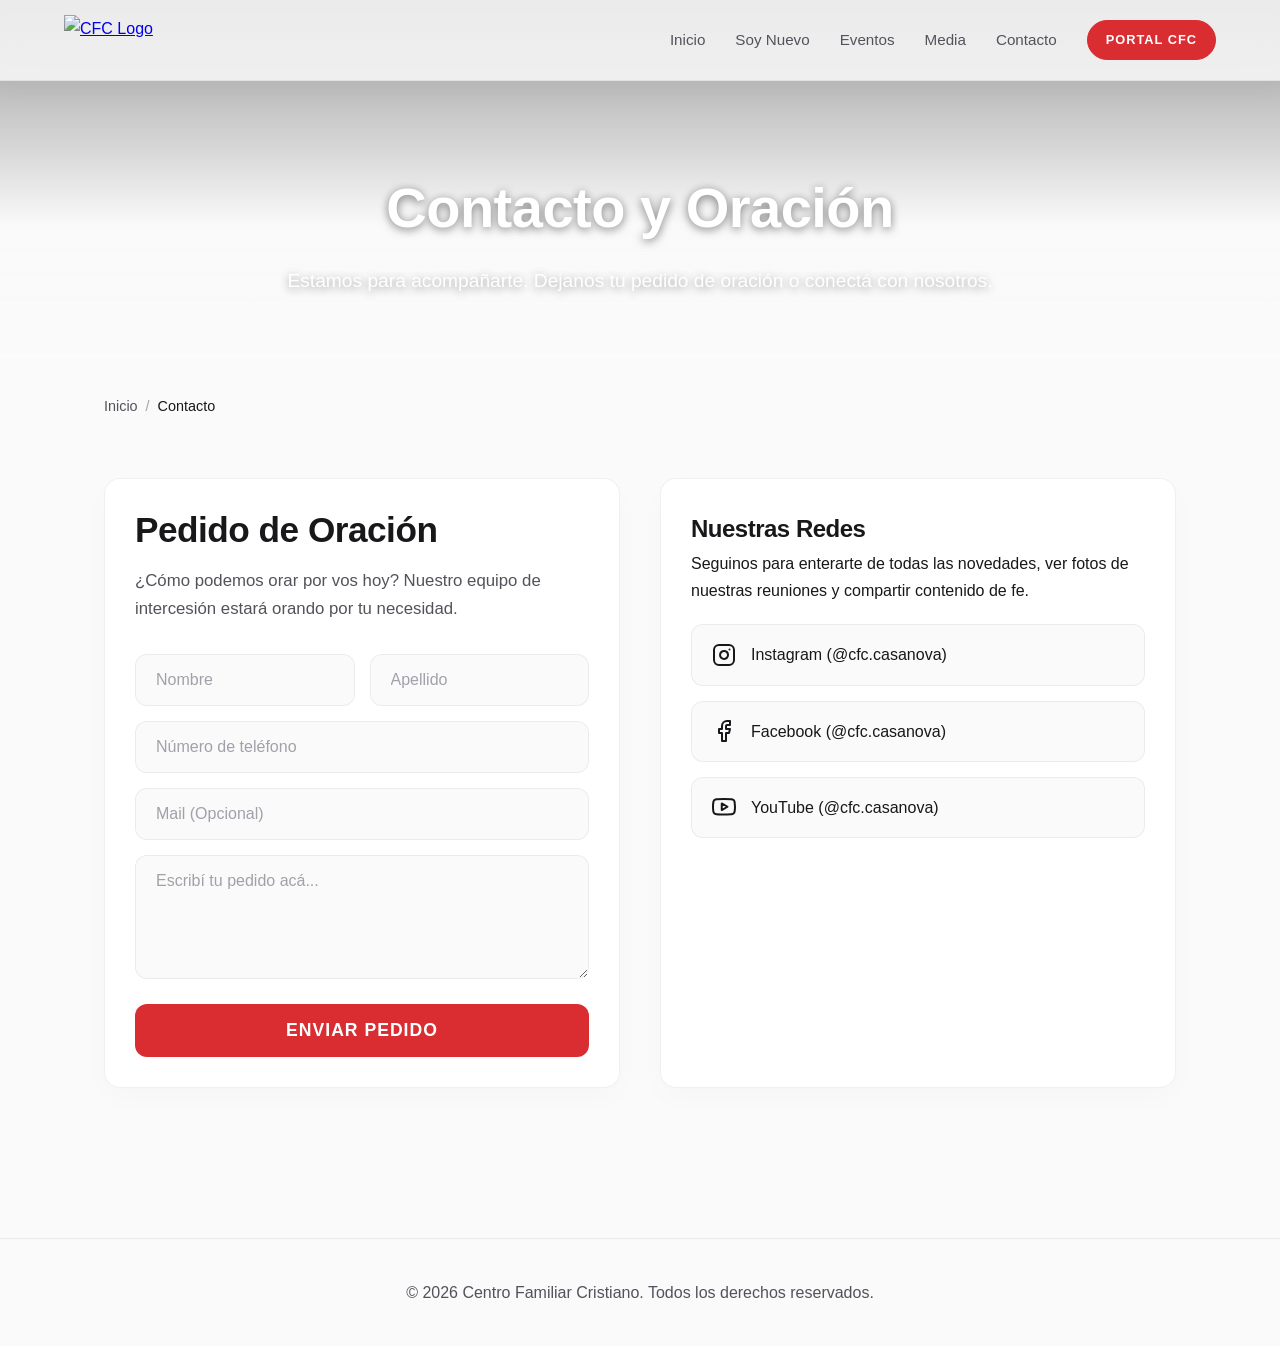
==== commit 97f8207d: "SEO" ====
--- a/contacto.html
+++ b/contacto.html
@@ -3,7 +3,18 @@
 <head>
 	<meta charset="UTF-8">
 	<meta name="viewport" content="width=device-width, initial-scale=1.0">
-	<title>CFC - Contacto</title>
+	<title>Contacto | CFC Casanova | Pedidos de Oración</title>
+	<meta name="description" content="Dejanos tu pedido de oración en el Centro Familiar Cristiano Casanova. Nuestro equipo de intercesión ora por vos. Seguinos en Instagram, Facebook y YouTube.">
+	<link rel="canonical" href="https://cfccasanova.com/contacto.html">
+	<meta property="og:title" content="Contacto | CFC Casanova | Pedidos de Oración">
+	<meta property="og:description" content="Dejanos tu pedido de oración. Estamos para acompañarte.">
+	<meta property="og:image" content="https://cfccasanova.com/logo.png">
+	<meta property="og:url" content="https://cfccasanova.com/contacto.html">
+	<meta property="og:type" content="website">
+	<meta name="twitter:card" content="summary_large_image">
+	<meta name="twitter:title" content="Contacto | CFC Casanova">
+	<meta name="twitter:description" content="Pedidos de oración y redes sociales del CFC.">
+	<meta name="twitter:image" content="https://cfccasanova.com/logo.png">
 	
 	<link rel="icon" href="logo.png">
 	<link rel="stylesheet" href="./style.css">
@@ -18,6 +29,12 @@
 			<h1>Contacto y Oración</h1>
 			<p>Estamos para acompañarte. Dejanos tu pedido de oración o conectá con nosotros.</p>
 		</section>
+
+		<nav aria-label="Breadcrumb" class="breadcrumb">
+			<a href="/">Inicio</a>
+			<span aria-hidden="true">/</span>
+			<span aria-current="page">Contacto</span>
+		</nav>
 
 	<section class="contacto-container fade-in delay">
 		<div class="contacto-grid">
@@ -126,6 +143,17 @@
 
 	</main>
 
+	<script type="application/ld+json">
+	{
+		"@context": "https://schema.org",
+		"@type": "BreadcrumbList",
+		"itemListElement": [
+			{ "@type": "ListItem", "position": 1, "name": "Inicio", "item": "https://cfccasanova.com/" },
+			{ "@type": "ListItem", "position": 2, "name": "Contacto", "item": "https://cfccasanova.com/contacto.html" }
+		]
+	}
+	</script>
+
 	<div id="footer-contenedor"></div>
 
 	<script src="./componentes.js"></script>
--- a/style.css
+++ b/style.css
@@ -50,6 +50,17 @@
     to {
         opacity: 1;
         transform: translateY(0);
+    }
+}
+
+@media (prefers-reduced-motion: reduce) {
+    *,
+    *::before,
+    *::after {
+        animation-duration: 0.01ms !important;
+        animation-iteration-count: 1 !important;
+        transition-duration: 0.01ms !important;
+        scroll-behavior: auto !important;
     }
 }
 
@@ -325,6 +336,44 @@
 }
 
 /* =========================================
+   6.5. BREADCRUMB NAVIGATION
+   ========================================= */
+.breadcrumb {
+    max-width: 1200px;
+    margin: 0 auto;
+    padding: 16px 5% 0;
+    font-size: 0.9rem;
+    color: var(--texto-secundario);
+    display: flex;
+    align-items: center;
+    gap: 8px;
+}
+
+.breadcrumb a {
+    color: var(--texto-secundario);
+    text-decoration: none;
+    transition: color 0.3s ease;
+}
+
+.breadcrumb a:hover {
+    color: var(--rojo-ui);
+}
+
+.breadcrumb [aria-hidden="true"] {
+    color: #a1a1aa;
+    user-select: none;
+}
+
+.breadcrumb [aria-current="page"] {
+    color: var(--texto-principal);
+    font-weight: 500;
+}
+
+.breadcrumb + .seccion-principal {
+    padding-top: 20px;
+}
+
+/* =========================================
    7. UTILIDADES GLOBALES (Tarjetas modernas)
    ========================================= */
 .card-moderna {
@@ -367,7 +416,7 @@
     align-items: stretch;
 }
 
-.formulario-box h2, .mapa-container h3 {
+.formulario-box h2, .mapa-container h2 {
     font-size: 2.2rem;
     margin-bottom: 15px;
     color: var(--texto-principal);
@@ -427,6 +476,16 @@
     background: var(--blanco);
     border-color: var(--rojo-ui);
     box-shadow: 0 0 0 4px rgba(217, 45, 50, 0.08);
+}
+
+:focus:not(:focus-visible) {
+    outline: none;
+}
+
+:focus-visible {
+    outline: 2px solid var(--rojo-ui);
+    outline-offset: 2px;
+    border-radius: 4px;
 }
 
 .btn-submit {
@@ -486,7 +545,7 @@
     transform: translateY(-5px);
 }
 
-.nuevo-horarios h3 {
+.nuevo-horarios h2 {
     color: var(--blanco);
     margin-bottom: 15px; /* Menos espacio de separación */
     font-size: 1.5rem; /* Letra un poco más chica */
@@ -988,6 +1047,14 @@
 
     .carrusel-container { height: 300px; }
     .carrusel-btn { width: 40px; height: 40px; }
+
+    .menu-toggle {
+        min-width: 44px;
+        min-height: 44px;
+        display: flex;
+        align-items: center;
+        justify-content: center;
+    }
 }
 
 /* Fix hero: fondo oscuro de respaldo si la imagen no carga */
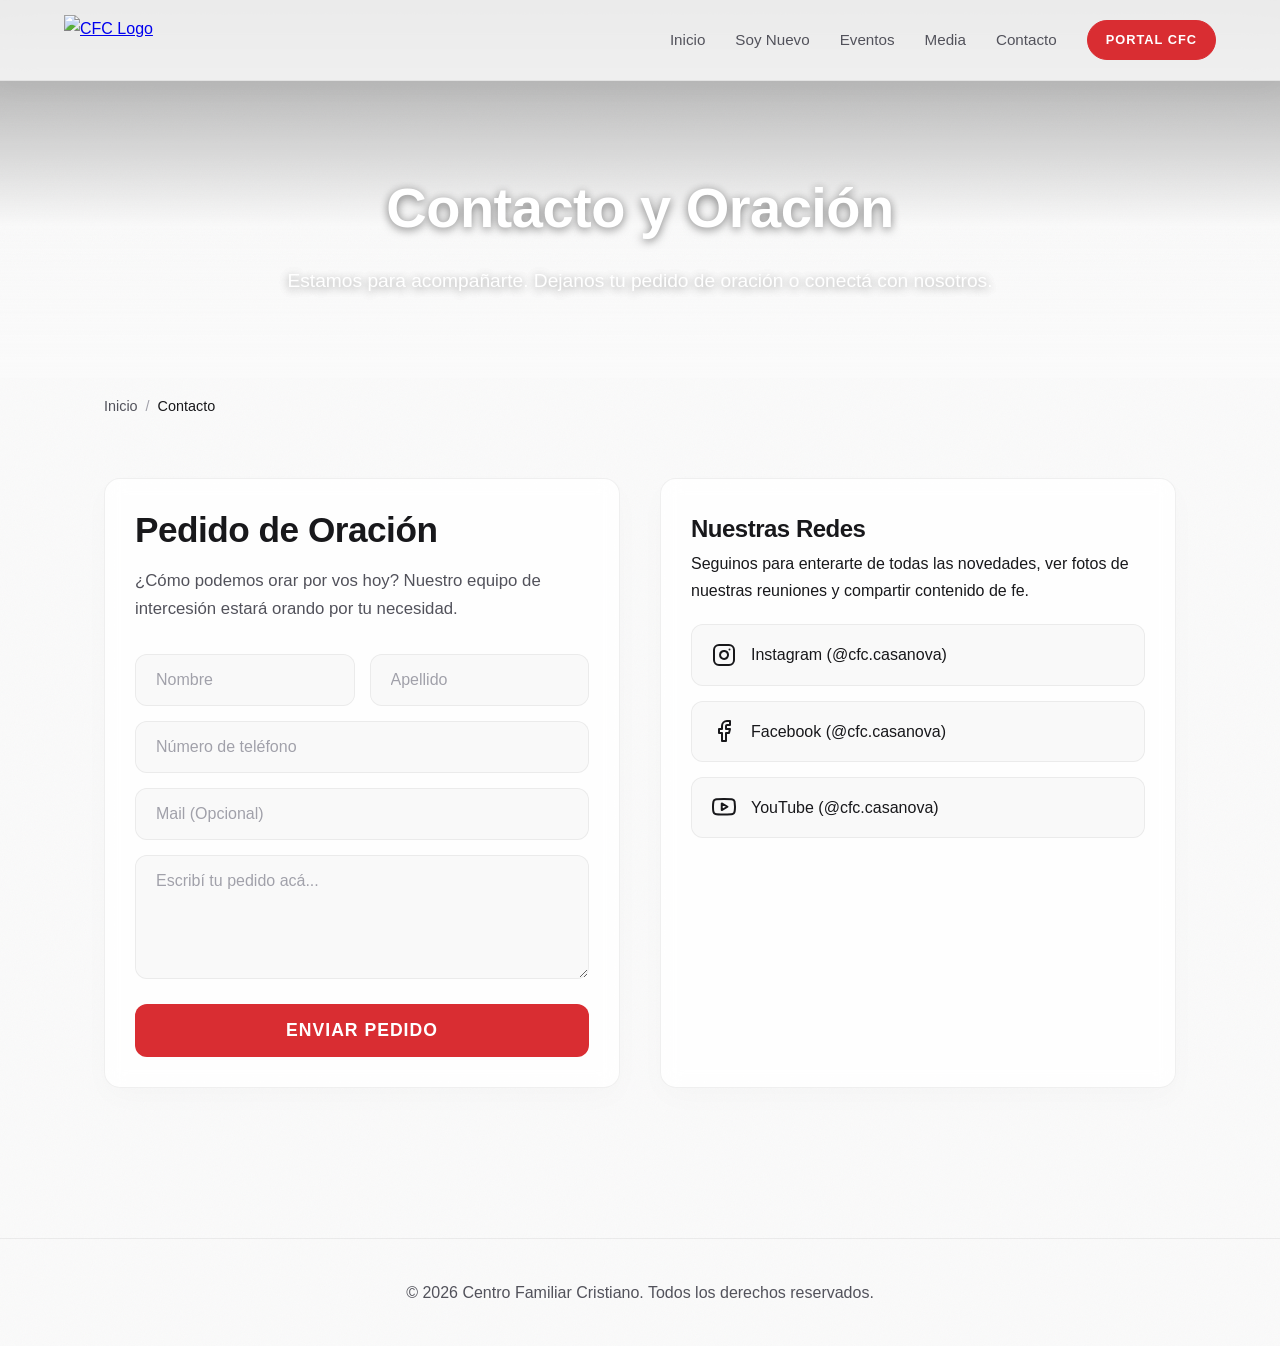
==== commit c5853bbf: "Refinamiento de frontend" ====
--- a/contacto.html
+++ b/contacto.html
@@ -36,10 +36,10 @@
 			<span aria-current="page">Contacto</span>
 		</nav>
 
-	<section class="contacto-container fade-in delay">
+	<section class="contacto-container reveal-on-scroll">
 		<div class="contacto-grid">
             
-			<div class="formulario-box card-moderna">
+			<div class="formulario-box card-moderna reveal-on-scroll delay-1">
 				<h2>Pedido de Oración</h2>
 				<p>¿Cómo podemos orar por vos hoy? Nuestro equipo de intercesión estará orando por tu necesidad.</p>
 
@@ -110,7 +110,7 @@
 				</script>
 			</div>
 
-			<div class="redes-box card-moderna">
+			<div class="redes-box card-moderna reveal-on-scroll delay-2">
 				<h2>Nuestras Redes</h2>
 				<p>Seguinos para enterarte de todas las novedades, ver fotos de nuestras reuniones y compartir contenido de fe.</p>
                 
--- a/style.css
+++ b/style.css
@@ -4,6 +4,8 @@
 :root {
     --rojo-marca: #ed3237;
     --rojo-ui: #d92d32;
+    --acento-oro: #c4a45a;
+    --acento-oro-suave: #d4bc80;
     --fondo-claro: #fafafa;
     --fondo-secundario: rgba(255, 255, 255, 0.85);
     --borde-tarjeta: rgba(0, 0, 0, 0.06);
@@ -22,6 +24,9 @@
 body {
     font-family: 'DM Sans', sans-serif;
     background-color: var(--fondo-claro);
+    background-image: url("data:image/svg+xml,%3Csvg viewBox='0 0 256 256' xmlns='http://www.w3.org/2000/svg'%3E%3Cfilter id='n'%3E%3CfeTurbulence type='fractalNoise' baseFrequency='0.9' numOctaves='4' stitchTiles='stitch'/%3E%3C/filter%3E%3Crect width='100%25' height='100%25' filter='url(%23n)' opacity='0.03'/%3E%3C/svg%3E");
+    background-repeat: repeat;
+    background-size: 256px 256px;
     color: var(--texto-principal);
     line-height: 1.7;
     overflow-x: hidden;
@@ -44,6 +49,23 @@
 
 .delay {
     animation-delay: 0.3s;
+}
+
+.delay-1 { animation-delay: 0.15s; }
+.delay-2 { animation-delay: 0.3s; }
+.delay-3 { animation-delay: 0.45s; }
+.delay-4 { animation-delay: 0.6s; }
+.delay-5 { animation-delay: 0.75s; }
+
+.reveal-on-scroll {
+    opacity: 0;
+    transform: translateY(30px);
+    transition: opacity 0.8s var(--curva-suave), transform 0.8s var(--curva-suave);
+}
+
+.reveal-on-scroll.revealed {
+    opacity: 1;
+    transform: translateY(0);
 }
 
 @keyframes fadeInUp {
@@ -196,28 +218,43 @@
 
 .subtitle {
     font-size: 1.2rem;
-    color: var(--rojo-ui);
+    color: var(--acento-oro);
     font-weight: 700;
     text-transform: uppercase;
-    letter-spacing: 3px;
+    letter-spacing: 4px;
     margin-bottom: 10px;
-    text-shadow: 0 2px 4px rgba(0,0,0,0.3);
+    text-shadow: 0 2px 8px rgba(0,0,0,0.4);
+}
+
+.subtitle::after {
+    content: '';
+    display: block;
+    width: 60px;
+    height: 3px;
+    background: var(--acento-oro);
+    margin: 12px auto 0;
+    border-radius: 2px;
 }
 
 .main-title {
-    font-size: 4.5rem;
+    font-size: 5rem;
     font-weight: 900;
-    line-height: 1.1;
+    line-height: 0.95;
+    letter-spacing: -2px;
     margin-bottom: 20px;
-    color: var(--blanco); 
+    color: var(--blanco);
+    text-shadow:
+        0 2px 4px rgba(0,0,0,0.5),
+        0 8px 24px rgba(0,0,0,0.3),
+        0 16px 48px rgba(0,0,0,0.15);
 }
 
 .slogan {
     font-size: 1.5rem;
     font-family: 'Outfit', sans-serif;
-    color: var(--blanco); /* Cambiado de var(--texto-principal) a var(--blanco) */
+    color: var(--acento-oro-suave);
     font-style: italic;
-    text-shadow: 0 2px 4px rgba(0,0,0,0.3); /* Agregamos sombra para legibilidad */
+    text-shadow: 0 2px 8px rgba(0,0,0,0.4);
 }
 
 /* =========================================
@@ -300,10 +337,10 @@
     font-size: 1.3rem !important;
     color: var(--texto-principal) !important;
     font-weight: 500;
-    border-left: 3px solid var(--rojo-ui);
+    border-left: 3px solid var(--acento-oro);
     padding-left: 20px;
     margin-top: 30px;
-    background: rgba(237, 50, 55, 0.03);
+    background: linear-gradient(135deg, rgba(196, 164, 90, 0.06), rgba(196, 164, 90, 0.02));
     padding: 15px 20px;
     border-radius: 0 10px 10px 0;
 }
@@ -390,7 +427,7 @@
 .card-moderna:hover {
     transform: translateY(-8px);
     box-shadow: 0 15px 35px rgba(0, 0, 0, 0.08);
-    border-color: rgba(0,0,0,0.1);
+    border-color: var(--acento-oro-suave);
 }
 
 .menu-toggle {
